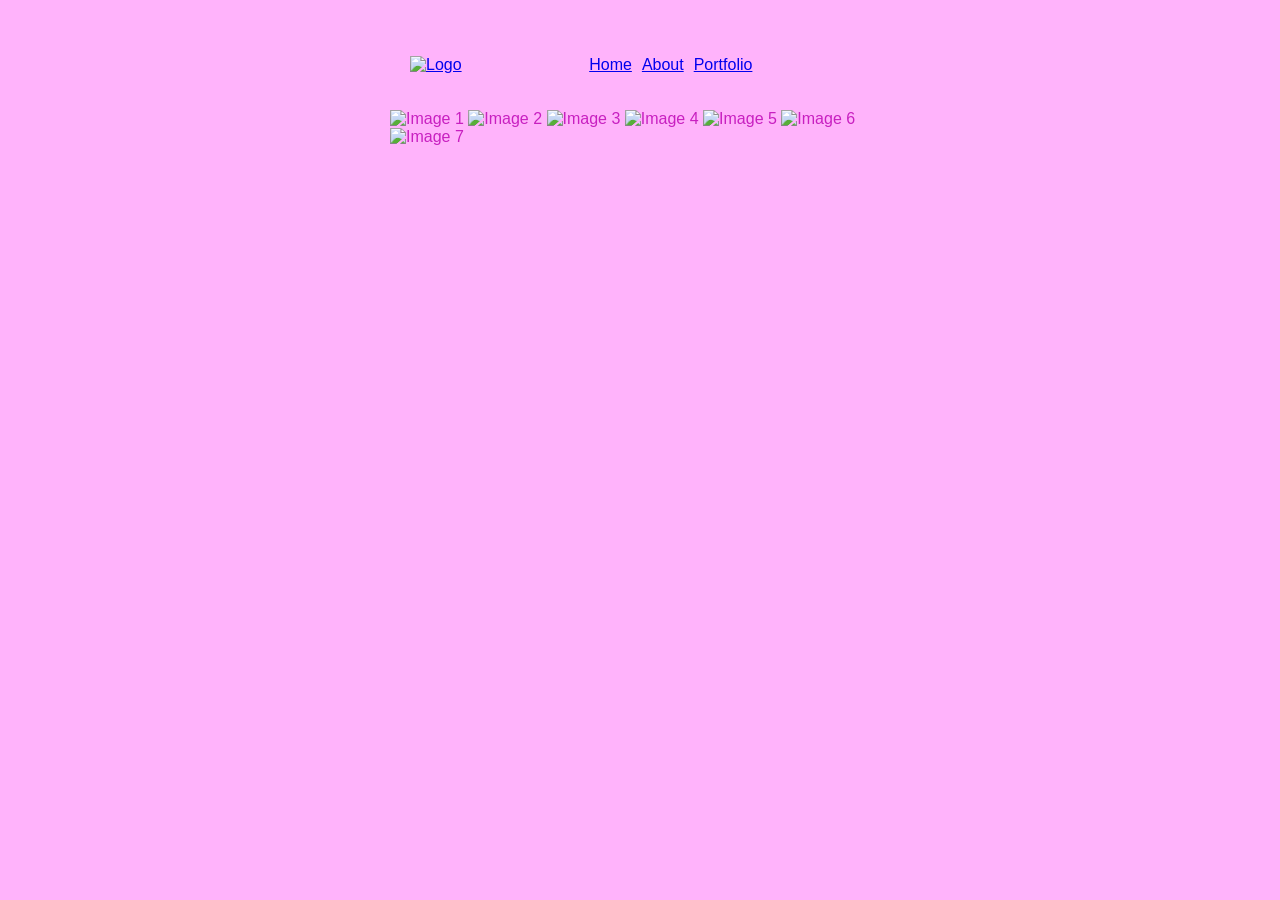
==== index.html @ 60a0a4bb "rename webpage rename for deployment through github" ====
<!DOCTYPE html> <!--to specify it is an HTML5 document-->
<html lang="en"> <!--wraps all the content on html page-->
<head>
    <link rel="stylesheet" href="home_page.css">
    <meta charset="UTF-8">
    <meta name="viewport" content="width=device-width, initial-scale=1.0"> <!--vieport meta tage helps make the web page responsive on different devices-->
    <title> Shreya's Photography Portfolio </title>
</head>



<body>
<!-- Your HTML main content goes here -->
    <header>

        <div class="logo">
            <a href="#"><img src="Images/web-logo.png" alt = "Logo"></a>
        </div>

        <nav>
            <ul>
              <li><a href="#">Home</a></li>
              <li><a href="#">About</a></li>
              <li><a href="#">Portfolio</a></li>
            </ul>
        </nav>

        <div >
            <a class = "icon-social-media" href="https://instagram.com/shr9ya" target="_blank">
                <ion-icon name="logo-instagram"></ion-icon>
            </a>
            <a class = "icon-social-media" href="mailto:shreyadm12@gmail.com" target="_blank">
                <ion-icon name="mail-outline"></ion-icon>
            </a>
            <script type="module" src="https://unpkg.com/ionicons@7.1.0/dist/ionicons/ionicons.esm.js"></script>
            <script nomodule src="https://unpkg.com/ionicons@7.1.0/dist/ionicons/ionicons.js"></script>
        </div>


    </header>

    <div class=""image-container">
        <img src="images/img_01.jpeg" alt="Image 1">
        <img src="images/img_02.jpeg" alt="Image 2">
        <img src="images/img_03.jpeg" alt="Image 3">
        <img src="images/img_04.jpeg" alt="Image 4">
        <img src="images/img_05.jpeg" alt="Image 5">
        <img src="images/img_06.jpeg" alt="Image 6">
        <img src="images/img_07.jpeg" alt="Image 7">
    </div>
    

</body>
</html>
---- home_page.css ----
/* home_page.css */
body {
    margin: 0;
    padding: 20px;
    max-width: 500px;
    margin: 0 auto;
    color: #c820c0 ;
    background-color: #FFB3FB ;
    font-family: Arial, sans-serif;
  }

header {
    display: flex ;
    align-items: center;
    justify-content: space-between;
    padding: 20px;
    background-color: #FFB3FB;
}

.logo img {
    height: 100px;
}

nav ul {
    list-style: none;
    display: flex;
    align-items: center;
}

nav ul li {
    margin-right: 10px;
  }

.icon-social-media {
    height: 200px;
    color: #333333;
    transition: color 0.2s;
    text-decoration: none;
    margin: 0 5px;
}

.icon-social-media:hover {
    color: #aaaaaa;
}

.image-container {
    column-count: 2; /* Adjust the number of columns as needed */
    column-gap: 20px; /* Adjust the gap between columns as needed */
}

.image-container img {
    display: block;
    max-width: 10%;
    max-height: 100px;
    height: auto;
    object-fit: cover;
    margin-bottom: 20px; /* Adjust the margin between images as needed */
}
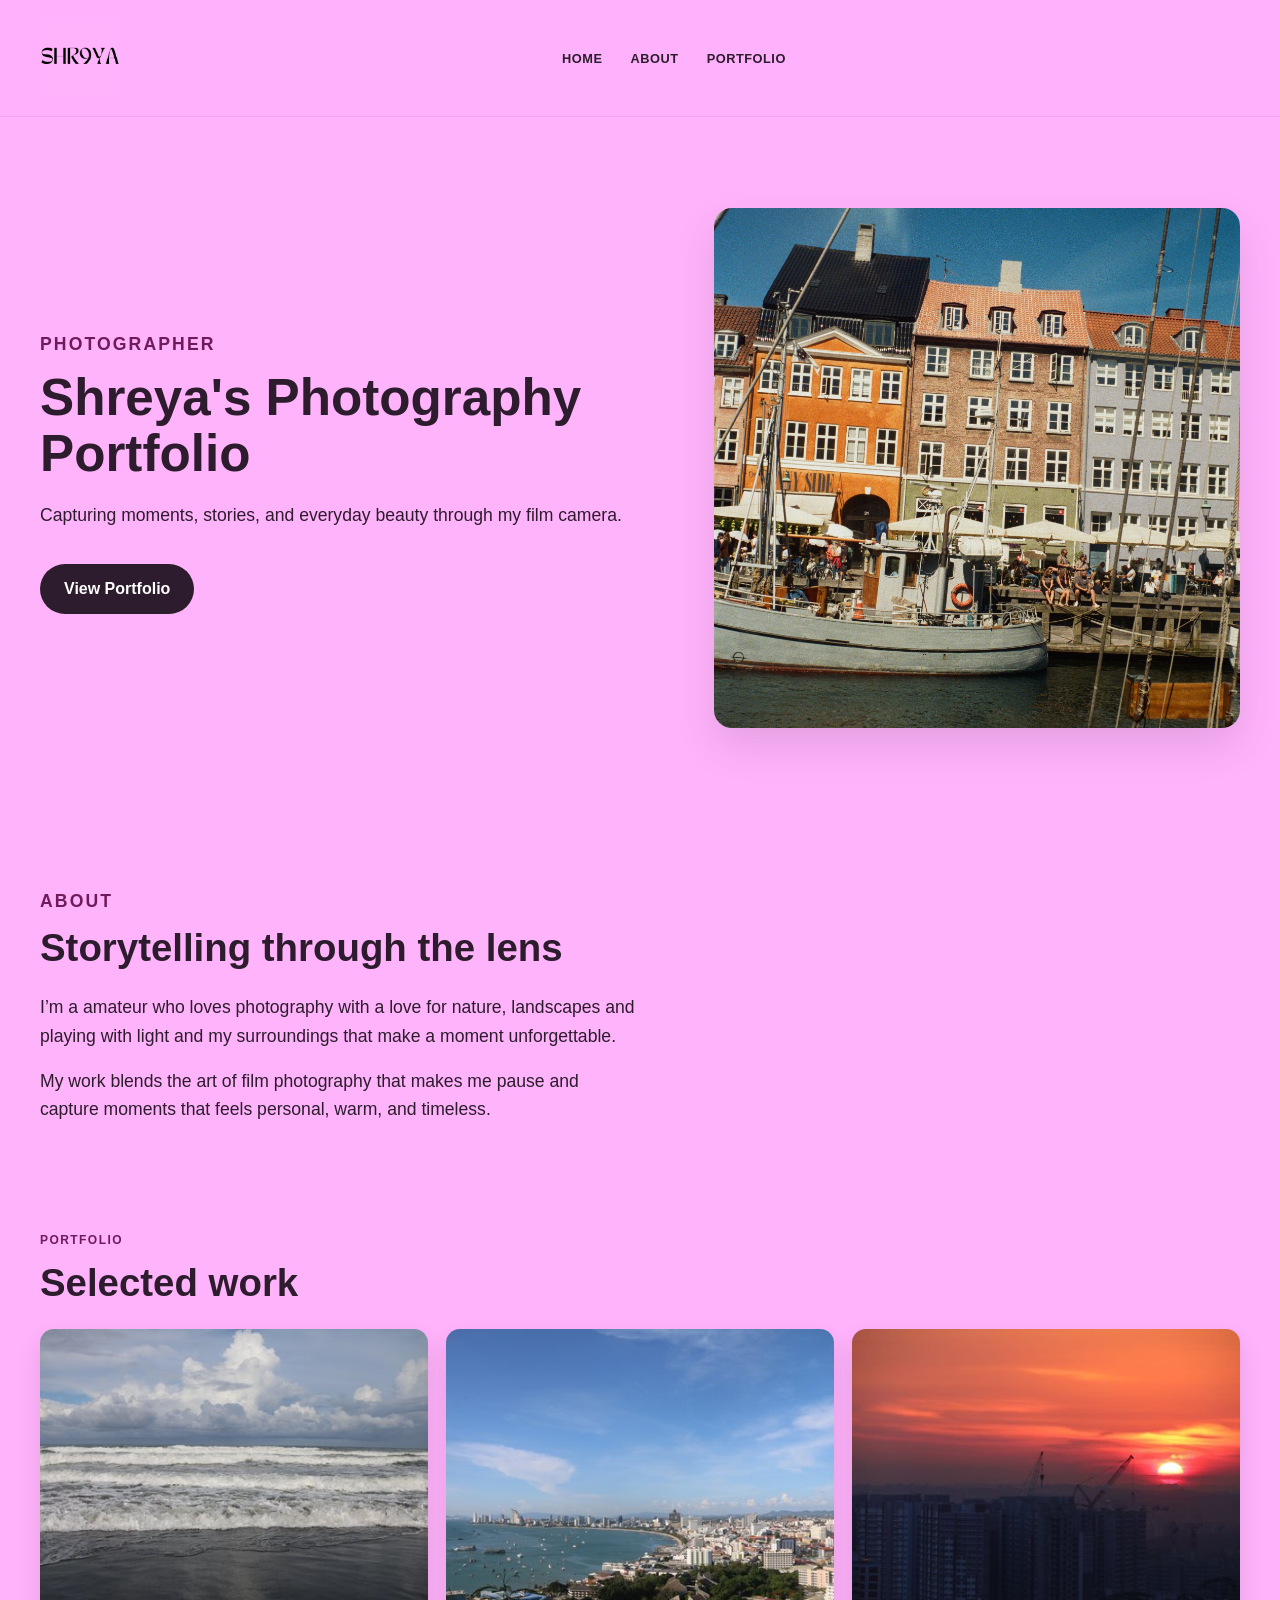
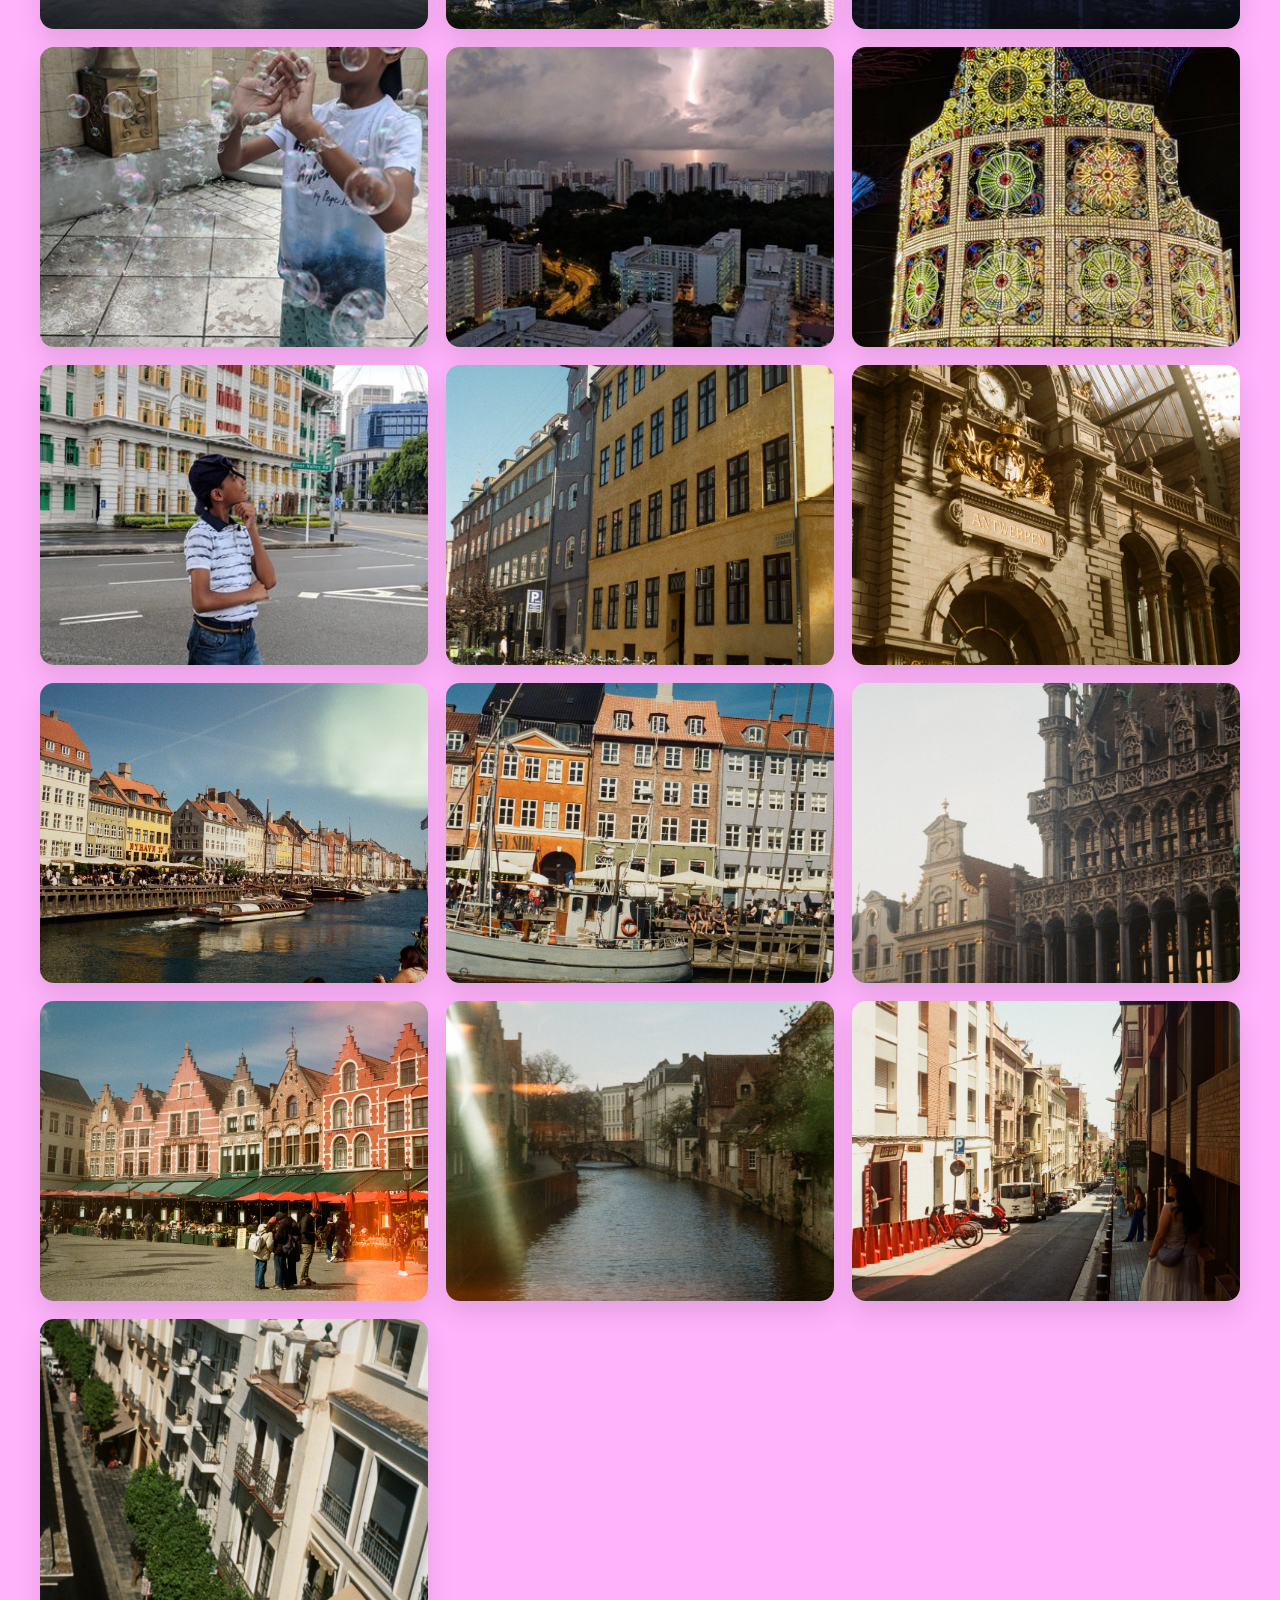
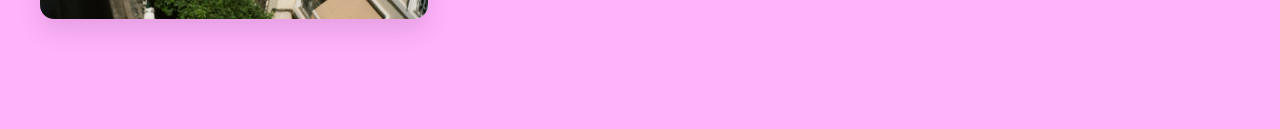
==== commit 23b046cc: "update webpage" ====
--- a/index.html
+++ b/index.html
@@ -1,54 +1,119 @@
-<!DOCTYPE html> <!--to specify it is an HTML5 document-->
-<html lang="en"> <!--wraps all the content on html page-->
+<!DOCTYPE html>
+<html lang="en">
 <head>
+    <meta charset="UTF-8">
+    <meta name="viewport" content="width=device-width, initial-scale=1.0">
+    <title>Shreya's Photography Portfolio</title>
     <link rel="stylesheet" href="home_page.css">
-    <meta charset="UTF-8">
-    <meta name="viewport" content="width=device-width, initial-scale=1.0"> <!--vieport meta tage helps make the web page responsive on different devices-->
-    <title> Shreya's Photography Portfolio </title>
 </head>
 
-
-
 <body>
-<!-- Your HTML main content goes here -->
+    <!-- Header: sticky top navigation with logo and social links -->
     <header>
-
         <div class="logo">
-            <a href="#"><img src="Images/web-logo.png" alt = "Logo"></a>
+            <a href="#home"><img src="images/web-logo.png" alt="Shreya's logo"></a>
         </div>
 
         <nav>
             <ul>
-              <li><a href="#">Home</a></li>
-              <li><a href="#">About</a></li>
-              <li><a href="#">Portfolio</a></li>
+                <li><a href="#home">Home</a></li>
+                <li><a href="#about">About</a></li>
+                <li><a href="#portfolio">Portfolio</a></li>
             </ul>
         </nav>
 
-        <div >
-            <a class = "icon-social-media" href="https://instagram.com/shr9ya" target="_blank">
+        <div class="social-links">
+            <a class="icon-social-media" href="https://instagram.com/shr9ya" target="_blank" aria-label="Instagram">
                 <ion-icon name="logo-instagram"></ion-icon>
             </a>
-            <a class = "icon-social-media" href="mailto:shreyadm12@gmail.com" target="_blank">
+            <a class="icon-social-media" href="mailto:shreyadm12@gmail.com" target="_blank" aria-label="Email">
                 <ion-icon name="mail-outline"></ion-icon>
             </a>
             <script type="module" src="https://unpkg.com/ionicons@7.1.0/dist/ionicons/ionicons.esm.js"></script>
             <script nomodule src="https://unpkg.com/ionicons@7.1.0/dist/ionicons/ionicons.js"></script>
         </div>
-
-
     </header>
 
-    <div class=""image-container">
-        <img src="images/img_01.jpeg" alt="Image 1">
-        <img src="images/img_02.jpeg" alt="Image 2">
-        <img src="images/img_03.jpeg" alt="Image 3">
-        <img src="images/img_04.jpeg" alt="Image 4">
-        <img src="images/img_05.jpeg" alt="Image 5">
-        <img src="images/img_06.jpeg" alt="Image 6">
-        <img src="images/img_07.jpeg" alt="Image 7">
-    </div>
-    
+    <main>
+        <!-- Hero section: introduction and featured image -->
+        <section id="home" class="hero">
+            <div class="hero-copy">
+                <p class="eyebrow">Photographer</p>
+                <h1>Shreya's Photography Portfolio</h1>
+                <p>Capturing moments, stories, and everyday beauty through my film camera.</p>
+                <a class="button" href="#portfolio">View Portfolio</a>
+            </div>
 
+            <div class="hero-image">
+                <img src="images/img_11.jpg" alt="Featured photography image">
+            </div>
+        </section>
+
+        <!-- About section: short bio and story -->
+        <section id="about" class="content-section about-section">
+            <div class="section-heading">
+                <p class="eyebrow">About</p>
+                <h2>Storytelling through the lens</h2>
+            </div>
+            <p>I’m a amateur who loves photography with a love for nature, landscapes and playing with light and my surroundings that make a moment unforgettable.</p>
+            <p>My work blends the art of film photography that makes me pause and capture moments that feels personal, warm, and timeless.</p>
+        </section>
+
+        <!-- Portfolio section: image grid and lightbox modal -->
+        <section id="portfolio" class="content-section portfolio-section">
+            <div class="section-heading">
+                <p class="eyebrow">Portfolio</p>
+                <h2>Selected work</h2>
+            </div>
+
+            <div class="image-container" id="gallery"></div>
+
+            <div id="lightbox" class="lightbox hidden" aria-label="Image preview">
+                <button class="lightbox-close" id="close-lightbox" aria-label="Close image preview">×</button>
+                <img id="lightbox-image" src="" alt="Expanded portfolio image">
+            </div>
+
+            <script>
+            async function loadGallery() {
+                const gallery = document.getElementById("gallery");
+                const lightbox = document.getElementById("lightbox");
+                const lightboxImage = document.getElementById("lightbox-image");
+                const closeButton = document.getElementById("close-lightbox");
+
+                const response = await fetch("images/photos.json");
+                const files = await response.json();
+                
+                files
+                    .filter(file => /\.(jpg|jpeg|png|webp)$/i.test(file))
+                    .forEach(file => {
+                        const img = document.createElement("img");
+                        img.src = "images/" + file;
+                        img.alt = file;
+                        img.loading = "lazy";
+
+                        img.addEventListener("click", () => {
+                            lightboxImage.src = img.src;
+                            lightbox.classList.remove("hidden");
+                        });
+
+                        gallery.appendChild(img);
+                    });
+
+                closeButton.addEventListener("click", () => {
+                    lightbox.classList.add("hidden");
+                });
+
+                lightbox.addEventListener("click", (event) => {
+                    if (event.target === lightbox) {
+                        lightbox.classList.add("hidden");
+                    }
+                });
+            }
+
+            loadGallery();
+            </script>
+        </section>
+    </main>
 </body>
 </html>
+
--- a/home_page.css
+++ b/home_page.css
@@ -1,58 +1,251 @@
 /* home_page.css */
+html {
+    scroll-behavior: smooth;
+}
+
 body {
     margin: 0;
-    padding: 20px;
-    max-width: 500px;
-    margin: 0 auto;
-    color: #c820c0 ;
-    background-color: #FFB3FB ;
+    color: #2d1c2d;
+    background-color: #ffb3fb;
     font-family: Arial, sans-serif;
-  }
+    line-height: 1.6;
+}
 
 header {
-    display: flex ;
+    position: sticky;
+    top: 0;
+    z-index: 10;
+    display: flex;
     align-items: center;
     justify-content: space-between;
-    padding: 20px;
-    background-color: #FFB3FB;
+    padding: 18px 40px;
+    background-color: rgba(255, 179, 251, 0.95);
+    backdrop-filter: blur(8px);
+    border-bottom: 1px solid rgba(45, 28, 45, 0.08);
 }
 
 .logo img {
-    height: 100px;
+    height: 80px;
+    display: block;
 }
 
 nav ul {
     list-style: none;
     display: flex;
     align-items: center;
-}
-
-nav ul li {
-    margin-right: 10px;
-  }
+    gap: 28px;
+    margin: 0;
+    padding: 0;
+}
+
+nav li a {
+    color: #2d1c2d;
+    text-decoration: none;
+    font-weight: 700;
+    letter-spacing: 0.04em;
+    text-transform: uppercase;
+    font-size: 0.8rem;
+}
+
+nav li a:hover,
+nav li a:focus {
+    color: #6f1a5b;
+}
+
+.social-links {
+    display: flex;
+    align-items: center;
+    gap: 12px;
+}
 
 .icon-social-media {
-    height: 200px;
-    color: #333333;
-    transition: color 0.2s;
+    color: #2d1c2d;
+    font-size: 1.5rem;
+    transition: color 0.2s ease;
     text-decoration: none;
-    margin: 0 5px;
-}
-
-.icon-social-media:hover {
-    color: #aaaaaa;
+}
+
+.icon-social-media:hover,
+.icon-social-media:focus {
+    color: #6f1a5b;
+}
+
+main {
+    max-width: 1200px;
+    margin: 0 auto;
+    padding: 40px 20px 80px;
+}
+
+section {
+    scroll-margin-top: 100px;
+}
+
+.hero {
+    display: grid;
+    grid-template-columns: 1.1fr 0.9fr;
+    align-items: center;
+    gap: 32px;
+    min-height: 70vh;
+    margin-bottom: 40px;
+}
+
+.eyebrow {
+    margin: 0 0 12px;
+    text-transform: uppercase;
+    letter-spacing: 0.12em;
+    font-size: 0.75rem;
+    font-weight: 700;
+    color: #6f1a5b;
+}
+
+.hero-copy h1,
+.section-heading h2 {
+    margin: 0 0 18px;
+    font-size: clamp(2.2rem, 4vw, 4rem);
+    line-height: 1.1;
+}
+
+.hero-copy p,
+.about-section p {
+    font-size: 1.1rem;
+    max-width: 600px;
+}
+
+.button {
+    display: inline-block;
+    margin-top: 18px;
+    padding: 12px 24px;
+    border-radius: 999px;
+    background: #2d1c2d;
+    color: #fff;
+    text-decoration: none;
+    font-weight: 700;
+    transition: transform 0.2s ease, opacity 0.2s ease;
+}
+
+.button:hover,
+.button:focus {
+    transform: translateY(-2px);
+    opacity: 0.9;
+}
+
+.hero-image img {
+    width: 100%;
+    height: 520px;
+    object-fit: cover;
+    border-radius: 18px;
+    box-shadow: 0 18px 40px rgba(45, 28, 45, 0.12);
+}
+
+.content-section {
+    padding: 60px 0 30px;
+}
+
+.section-heading {
+    margin-bottom: 24px;
+}
+
+.section-heading h2 {
+    font-size: clamp(2rem, 3vw, 3rem);
+}
+
+.about-section {
+    max-width: 800px;
 }
 
 .image-container {
-    column-count: 2; /* Adjust the number of columns as needed */
-    column-gap: 20px; /* Adjust the gap between columns as needed */
+    display: grid;
+    grid-template-columns: repeat(3, minmax(0, 1fr));
+    gap: 18px;
+    margin-top: 24px;
 }
 
 .image-container img {
+    width: 100%;
+    height: 300px;
+    object-fit: cover;
     display: block;
-    max-width: 10%;
-    max-height: 100px;
-    height: auto;
-    object-fit: cover;
-    margin-bottom: 20px; /* Adjust the margin between images as needed */
+    border-radius: 14px;
+    box-shadow: 0 12px 24px rgba(45, 28, 45, 0.12);
+    transition: transform 0.2s ease;
+}
+
+.image-container img:hover {
+    transform: translateY(-4px);
+}
+
+.image-container img {
+    cursor: pointer;
+}
+
+.lightbox {
+    position: fixed;
+    inset: 0;
+    background: rgba(0, 0, 0, 0.8);
+    display: flex;
+    align-items: center;
+    justify-content: center;
+    padding: 20px;
+    z-index: 1000;
+}
+
+.lightbox.hidden {
+    display: none;
+}
+
+.lightbox img {
+    max-width: 90vw;
+    max-height: 85vh;
+    object-fit: contain;
+    border-radius: 12px;
+    background: white;
+    box-shadow: 0 20px 60px rgba(0, 0, 0, 0.35);
+}
+
+.lightbox-close {
+    position: absolute;
+    top: 20px;
+    right: 25px;
+    background: rgba(255, 255, 255, 0.9);
+    border: none;
+    border-radius: 50%;
+    width: 42px;
+    height: 42px;
+    font-size: 2rem;
+    line-height: 1;
+    cursor: pointer;
+    color: #2d1c2d;
+}
+
+@media (max-width: 768px) {
+    header {
+        flex-wrap: wrap;
+        justify-content: center;
+        gap: 10px 20px;
+        padding: 20px;
+    }
+
+    nav ul {
+        gap: 18px;
+    }
+
+    .hero {
+        grid-template-columns: 1fr;
+        min-height: auto;
+        padding-top: 20px;
+    }
+
+    .hero-image img {
+        height: 380px;
+    }
+
+    .image-container {
+        grid-template-columns: repeat(2, minmax(0, 1fr));
+    }
+}
+
+@media (max-width: 520px) {
+    .image-container {
+        grid-template-columns: 1fr;
+    }
 }
